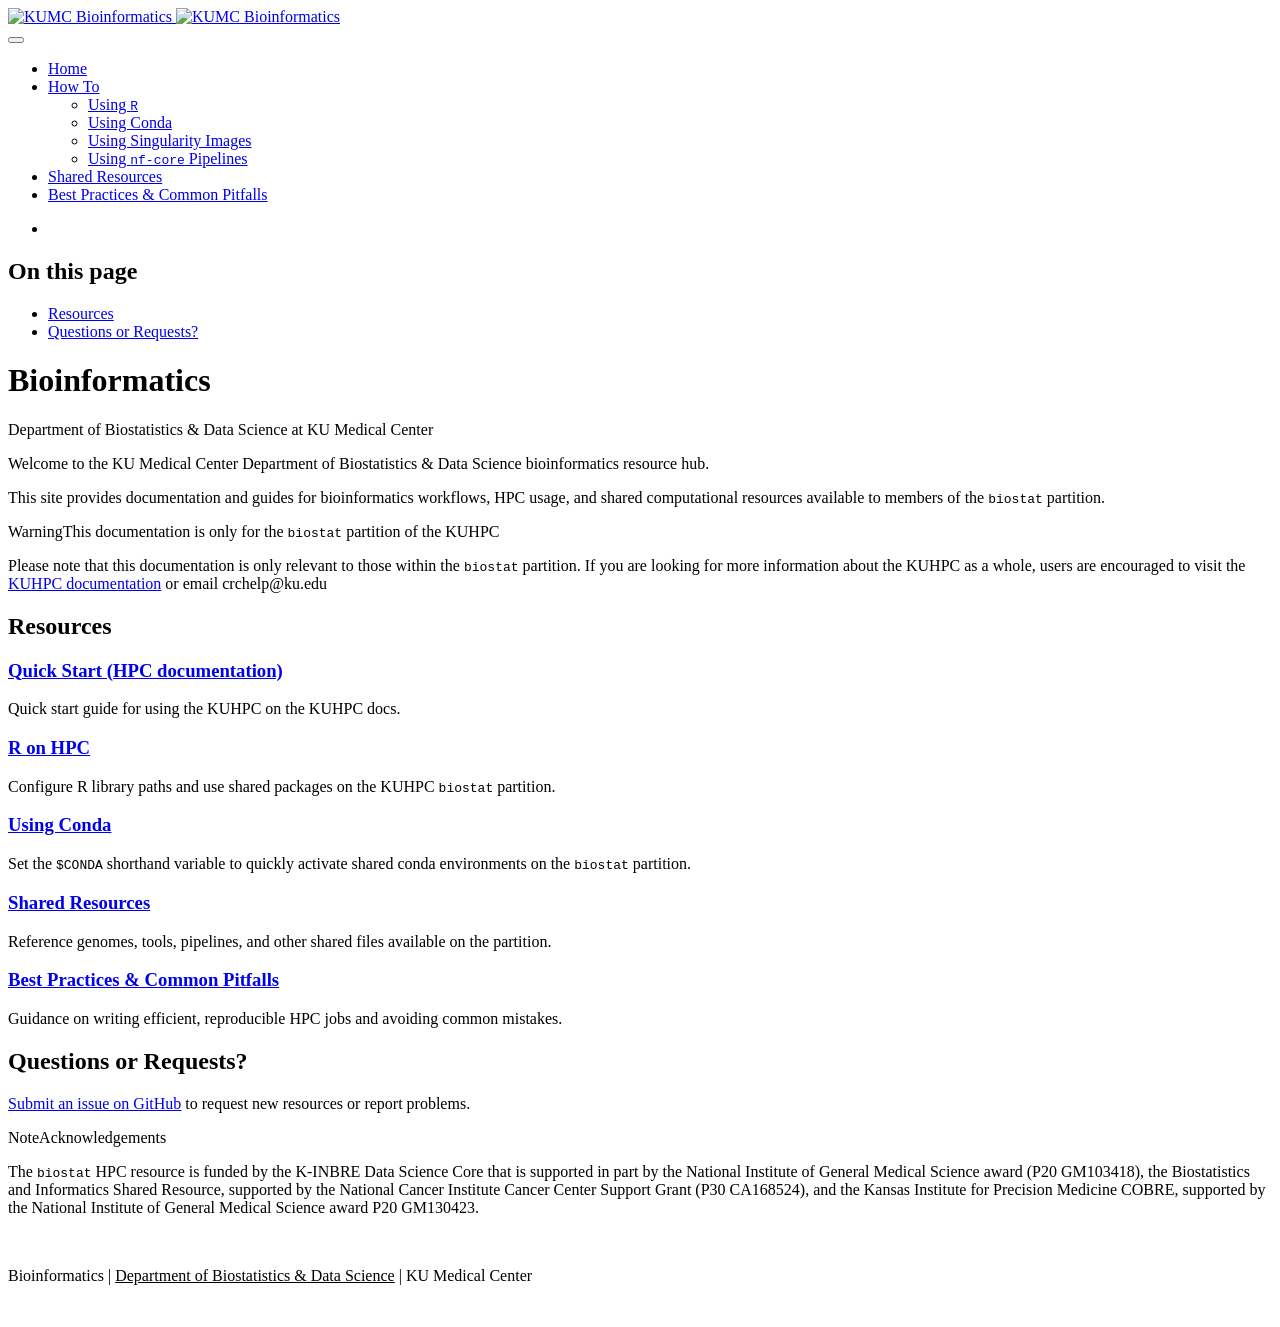
==== docs/index.html @ 010bc14e "Update nf-core" ====
<!DOCTYPE html>
<html xmlns="http://www.w3.org/1999/xhtml" lang="en" xml:lang="en"><head>

<meta charset="utf-8">
<meta name="generator" content="quarto-1.8.25">

<meta name="viewport" content="width=device-width, initial-scale=1.0, user-scalable=yes">


<title>Bioinformatics</title>
<style>
code{white-space: pre-wrap;}
span.smallcaps{font-variant: small-caps;}
div.columns{display: flex; gap: min(4vw, 1.5em);}
div.column{flex: auto; overflow-x: auto;}
div.hanging-indent{margin-left: 1.5em; text-indent: -1.5em;}
ul.task-list{list-style: none;}
ul.task-list li input[type="checkbox"] {
  width: 0.8em;
  margin: 0 0.8em 0.2em -1em; /* quarto-specific, see https://github.com/quarto-dev/quarto-cli/issues/4556 */ 
  vertical-align: middle;
}
</style>


<script src="site_libs/quarto-nav/quarto-nav.js"></script>
<script src="site_libs/quarto-nav/headroom.min.js"></script>
<script src="site_libs/clipboard/clipboard.min.js"></script>
<script src="site_libs/quarto-search/autocomplete.umd.js"></script>
<script src="site_libs/quarto-search/fuse.min.js"></script>
<script src="site_libs/quarto-search/quarto-search.js"></script>
<meta name="quarto:offset" content="./">
<script src="site_libs/quarto-html/quarto.js" type="module"></script>
<script src="site_libs/quarto-html/tabsets/tabsets.js" type="module"></script>
<script src="site_libs/quarto-html/axe/axe-check.js" type="module"></script>
<script src="site_libs/quarto-html/popper.min.js"></script>
<script src="site_libs/quarto-html/tippy.umd.min.js"></script>
<script src="site_libs/quarto-html/anchor.min.js"></script>
<link href="site_libs/quarto-html/tippy.css" rel="stylesheet">
<link href="site_libs/quarto-html/quarto-syntax-highlighting-7b89279ff1a6dce999919e0e67d4d9ec.css" rel="stylesheet" id="quarto-text-highlighting-styles">
<script src="site_libs/bootstrap/bootstrap.min.js"></script>
<link href="site_libs/bootstrap/bootstrap-icons.css" rel="stylesheet">
<link href="site_libs/bootstrap/bootstrap-247893eebfcb6f5b0aedf5adb7fff1b5.min.css" rel="stylesheet" append-hash="true" id="quarto-bootstrap" data-mode="light">
<script id="quarto-search-options" type="application/json">{
  "location": "navbar",
  "copy-button": false,
  "collapse-after": 3,
  "panel-placement": "end",
  "type": "overlay",
  "limit": 50,
  "keyboard-shortcut": [
    "f",
    "/",
    "s"
  ],
  "show-item-context": false,
  "language": {
    "search-no-results-text": "No results",
    "search-matching-documents-text": "matching documents",
    "search-copy-link-title": "Copy link to search",
    "search-hide-matches-text": "Hide additional matches",
    "search-more-match-text": "more match in this document",
    "search-more-matches-text": "more matches in this document",
    "search-clear-button-title": "Clear",
    "search-text-placeholder": "",
    "search-detached-cancel-button-title": "Cancel",
    "search-submit-button-title": "Submit",
    "search-label": "Search"
  }
}</script>


</head>

<body class="nav-fixed quarto-light">

<div id="quarto-search-results"></div>
  <header id="quarto-header" class="headroom fixed-top">
    <nav class="navbar navbar-expand-lg " data-bs-theme="dark">
      <div class="navbar-container container-fluid">
      <div class="navbar-brand-container mx-auto">
    <a href="./index.html" class="navbar-brand navbar-brand-logo">
    <img src="./assets/jaydoc.png" alt="KUMC Bioinformatics" class="navbar-logo light-content">
    <img src="./assets/jaydoc.png" alt="KUMC Bioinformatics" class="navbar-logo dark-content">
    </a>
  </div>
            <div id="quarto-search" class="" title="Search"></div>
          <button class="navbar-toggler" type="button" data-bs-toggle="collapse" data-bs-target="#navbarCollapse" aria-controls="navbarCollapse" role="menu" aria-expanded="false" aria-label="Toggle navigation" onclick="if (window.quartoToggleHeadroom) { window.quartoToggleHeadroom(); }">
  <span class="navbar-toggler-icon"></span>
</button>
          <div class="collapse navbar-collapse" id="navbarCollapse">
            <ul class="navbar-nav navbar-nav-scroll me-auto">
  <li class="nav-item">
    <a class="nav-link active" href="./index.html" aria-current="page"> 
<span class="menu-text">Home</span></a>
  </li>  
  <li class="nav-item dropdown ">
    <a class="nav-link dropdown-toggle" href="#" id="nav-menu-how-to" role="link" data-bs-toggle="dropdown" aria-expanded="false">
 <span class="menu-text">How To</span>
    </a>
    <ul class="dropdown-menu" aria-labelledby="nav-menu-how-to">    
        <li>
    <a class="dropdown-item" href="./hpc-R.html">
 <span class="dropdown-text">Using <code>R</code></span></a>
  </li>  
        <li>
    <a class="dropdown-item" href="./using-conda.html">
 <span class="dropdown-text">Using Conda</span></a>
  </li>  
        <li>
    <a class="dropdown-item" href="./hpc-images.html">
 <span class="dropdown-text">Using Singularity Images</span></a>
  </li>  
        <li>
    <a class="dropdown-item" href="./hpc-nfcore.html">
 <span class="dropdown-text">Using <code>nf-core</code> Pipelines</span></a>
  </li>  
    </ul>
  </li>
  <li class="nav-item">
    <a class="nav-link" href="./hpc-shared-resources.html"> 
<span class="menu-text">Shared Resources</span></a>
  </li>  
  <li class="nav-item">
    <a class="nav-link" href="./best-practices.html"> 
<span class="menu-text">Best Practices &amp; Common Pitfalls</span></a>
  </li>  
</ul>
            <ul class="navbar-nav navbar-nav-scroll ms-auto">
  <li class="nav-item compact">
    <a class="nav-link" href="https://github.com/kumc-bioinformatics/kumc-bioinformatics"> <i class="bi bi-github" role="img" aria-label="GitHub">
</i> 
<span class="menu-text"></span></a>
  </li>  
</ul>
          </div> <!-- /navcollapse -->
            <div class="quarto-navbar-tools">
</div>
      </div> <!-- /container-fluid -->
    </nav>
</header>
<!-- content -->
<div id="quarto-content" class="quarto-container page-columns page-rows-contents page-layout-article page-navbar">
<!-- sidebar -->
<!-- margin-sidebar -->
    <div id="quarto-margin-sidebar" class="sidebar margin-sidebar">
        <nav id="TOC" role="doc-toc" class="toc-active">
    <h2 id="toc-title">On this page</h2>
   
  <ul>
  <li><a href="#resources" id="toc-resources" class="nav-link active" data-scroll-target="#resources">Resources</a></li>
  <li><a href="#questions-or-requests" id="toc-questions-or-requests" class="nav-link" data-scroll-target="#questions-or-requests">Questions or Requests?</a></li>
  </ul>
</nav>
    </div>
<!-- main -->
<main class="content" id="quarto-document-content">

<header id="title-block-header" class="quarto-title-block default">
<div class="quarto-title">
<h1 class="title">Bioinformatics</h1>
<p class="subtitle lead">Department of Biostatistics &amp; Data Science at KU Medical Center</p>
</div>



<div class="quarto-title-meta">

    
  
    
  </div>
  


</header>


<p>Welcome to the KU Medical Center Department of Biostatistics &amp; Data Science bioinformatics resource hub.</p>
<p>This site provides documentation and guides for bioinformatics workflows, HPC usage, and shared computational resources available to members of the <code>biostat</code> partition.</p>
<div class="callout callout-style-default callout-warning callout-titled">
<div class="callout-header d-flex align-content-center">
<div class="callout-icon-container">
<i class="callout-icon"></i>
</div>
<div class="callout-title-container flex-fill">
<span class="screen-reader-only">Warning</span>This documentation is only for the <code>biostat</code> partition of the KUHPC
</div>
</div>
<div class="callout-body-container callout-body">
<p>Please note that this documentation is only relevant to those within the <code>biostat</code> partition. If you are looking for more information about the KUHPC as a whole, users are encouraged to visit the <a href="https://docs.crc.ku.edu/">KUHPC documentation</a> or email crchelp@ku.edu</p>
</div>
</div>
<section id="resources" class="level2">
<h2 class="anchored" data-anchor-id="resources">Resources</h2>
<div class="grid">
<section id="quick-start-hpc-documentation" class="level3 g-col-12 g-col-md-6">
<h3 class="anchored" data-anchor-id="quick-start-hpc-documentation"><a href="https://docs.crc.ku.edu/quick-start/">Quick Start (HPC documentation)</a></h3>
<p>Quick start guide for using the KUHPC on the KUHPC docs.</p>
</section>
<section id="r-on-hpc" class="level3 g-col-12 g-col-md-6">
<h3 class="anchored" data-anchor-id="r-on-hpc"><a href="./hpc-R.html">R on HPC</a></h3>
<p>Configure R library paths and use shared packages on the KUHPC <code>biostat</code> partition.</p>
</section>
<section id="using-conda" class="level3 g-col-12 g-col-md-6">
<h3 class="anchored" data-anchor-id="using-conda"><a href="./using-conda.html">Using Conda</a></h3>
<p>Set the <code>$CONDA</code> shorthand variable to quickly activate shared conda environments on the <code>biostat</code> partition.</p>
</section>
<section id="shared-resources" class="level3 g-col-12 g-col-md-6">
<h3 class="anchored" data-anchor-id="shared-resources"><a href="./hpc-shared-resources.html">Shared Resources</a></h3>
<p>Reference genomes, tools, pipelines, and other shared files available on the partition.</p>
</section>
<section id="best-practices-common-pitfalls" class="level3 g-col-12 g-col-md-6">
<h3 class="anchored" data-anchor-id="best-practices-common-pitfalls"><a href="./best-practices.html">Best Practices &amp; Common Pitfalls</a></h3>
<p>Guidance on writing efficient, reproducible HPC jobs and avoiding common mistakes.</p>
</section>
</div>
</section>
<section id="questions-or-requests" class="level2">
<h2 class="anchored" data-anchor-id="questions-or-requests">Questions or Requests?</h2>
<p><a href="https://github.com/kumc-bioinformatics/kumc-bioinformatics/issues">Submit an issue on GitHub</a> to request new resources or report problems.</p>
<div class="callout callout-style-default callout-note callout-titled">
<div class="callout-header d-flex align-content-center">
<div class="callout-icon-container">
<i class="callout-icon"></i>
</div>
<div class="callout-title-container flex-fill">
<span class="screen-reader-only">Note</span>Acknowledgements
</div>
</div>
<div class="callout-body-container callout-body">
<p>The <code>biostat</code> HPC resource is funded by the K-INBRE Data Science Core that is supported in part by the National Institute of General Medical Science award (P20 GM103418), the Biostatistics and Informatics Shared Resource, supported by the National Cancer Institute Cancer Center Support Grant (P30 CA168524), and the Kansas Institute for Precision Medicine COBRE, supported by the National Institute of General Medical Science award P20 GM130423.</p>
</div>
</div>


</section>

</main> <!-- /main -->
<script id="quarto-html-after-body" type="application/javascript">
  window.document.addEventListener("DOMContentLoaded", function (event) {
    const icon = "";
    const anchorJS = new window.AnchorJS();
    anchorJS.options = {
      placement: 'right',
      icon: icon
    };
    anchorJS.add('.anchored');
    const isCodeAnnotation = (el) => {
      for (const clz of el.classList) {
        if (clz.startsWith('code-annotation-')) {                     
          return true;
        }
      }
      return false;
    }
    const onCopySuccess = function(e) {
      // button target
      const button = e.trigger;
      // don't keep focus
      button.blur();
      // flash "checked"
      button.classList.add('code-copy-button-checked');
      var currentTitle = button.getAttribute("title");
      button.setAttribute("title", "Copied!");
      let tooltip;
      if (window.bootstrap) {
        button.setAttribute("data-bs-toggle", "tooltip");
        button.setAttribute("data-bs-placement", "left");
        button.setAttribute("data-bs-title", "Copied!");
        tooltip = new bootstrap.Tooltip(button, 
          { trigger: "manual", 
            customClass: "code-copy-button-tooltip",
            offset: [0, -8]});
        tooltip.show();    
      }
      setTimeout(function() {
        if (tooltip) {
          tooltip.hide();
          button.removeAttribute("data-bs-title");
          button.removeAttribute("data-bs-toggle");
          button.removeAttribute("data-bs-placement");
        }
        button.setAttribute("title", currentTitle);
        button.classList.remove('code-copy-button-checked');
      }, 1000);
      // clear code selection
      e.clearSelection();
    }
    const getTextToCopy = function(trigger) {
      const outerScaffold = trigger.parentElement.cloneNode(true);
      const codeEl = outerScaffold.querySelector('code');
      for (const childEl of codeEl.children) {
        if (isCodeAnnotation(childEl)) {
          childEl.remove();
        }
      }
      return codeEl.innerText;
    }
    const clipboard = new window.ClipboardJS('.code-copy-button:not([data-in-quarto-modal])', {
      text: getTextToCopy
    });
    clipboard.on('success', onCopySuccess);
    if (window.document.getElementById('quarto-embedded-source-code-modal')) {
      const clipboardModal = new window.ClipboardJS('.code-copy-button[data-in-quarto-modal]', {
        text: getTextToCopy,
        container: window.document.getElementById('quarto-embedded-source-code-modal')
      });
      clipboardModal.on('success', onCopySuccess);
    }
      var localhostRegex = new RegExp(/^(?:http|https):\/\/localhost\:?[0-9]*\//);
      var mailtoRegex = new RegExp(/^mailto:/);
        var filterRegex = new RegExp('/' + window.location.host + '/');
      var isInternal = (href) => {
          return filterRegex.test(href) || localhostRegex.test(href) || mailtoRegex.test(href);
      }
      // Inspect non-navigation links and adorn them if external
     var links = window.document.querySelectorAll('a[href]:not(.nav-link):not(.navbar-brand):not(.toc-action):not(.sidebar-link):not(.sidebar-item-toggle):not(.pagination-link):not(.no-external):not([aria-hidden]):not(.dropdown-item):not(.quarto-navigation-tool):not(.about-link)');
      for (var i=0; i<links.length; i++) {
        const link = links[i];
        if (!isInternal(link.href)) {
          // undo the damage that might have been done by quarto-nav.js in the case of
          // links that we want to consider external
          if (link.dataset.originalHref !== undefined) {
            link.href = link.dataset.originalHref;
          }
            // target, if specified
            link.setAttribute("target", "_blank");
            if (link.getAttribute("rel") === null) {
              link.setAttribute("rel", "noopener");
            }
            // default icon
            link.classList.add("external");
        }
      }
    function tippyHover(el, contentFn, onTriggerFn, onUntriggerFn) {
      const config = {
        allowHTML: true,
        maxWidth: 500,
        delay: 100,
        arrow: false,
        appendTo: function(el) {
            return el.parentElement;
        },
        interactive: true,
        interactiveBorder: 10,
        theme: 'quarto',
        placement: 'bottom-start',
      };
      if (contentFn) {
        config.content = contentFn;
      }
      if (onTriggerFn) {
        config.onTrigger = onTriggerFn;
      }
      if (onUntriggerFn) {
        config.onUntrigger = onUntriggerFn;
      }
      window.tippy(el, config); 
    }
    const noterefs = window.document.querySelectorAll('a[role="doc-noteref"]');
    for (var i=0; i<noterefs.length; i++) {
      const ref = noterefs[i];
      tippyHover(ref, function() {
        // use id or data attribute instead here
        let href = ref.getAttribute('data-footnote-href') || ref.getAttribute('href');
        try { href = new URL(href).hash; } catch {}
        const id = href.replace(/^#\/?/, "");
        const note = window.document.getElementById(id);
        if (note) {
          return note.innerHTML;
        } else {
          return "";
        }
      });
    }
    const xrefs = window.document.querySelectorAll('a.quarto-xref');
    const processXRef = (id, note) => {
      // Strip column container classes
      const stripColumnClz = (el) => {
        el.classList.remove("page-full", "page-columns");
        if (el.children) {
          for (const child of el.children) {
            stripColumnClz(child);
          }
        }
      }
      stripColumnClz(note)
      if (id === null || id.startsWith('sec-')) {
        // Special case sections, only their first couple elements
        const container = document.createElement("div");
        if (note.children && note.children.length > 2) {
          container.appendChild(note.children[0].cloneNode(true));
          for (let i = 1; i < note.children.length; i++) {
            const child = note.children[i];
            if (child.tagName === "P" && child.innerText === "") {
              continue;
            } else {
              container.appendChild(child.cloneNode(true));
              break;
            }
          }
          if (window.Quarto?.typesetMath) {
            window.Quarto.typesetMath(container);
          }
          return container.innerHTML
        } else {
          if (window.Quarto?.typesetMath) {
            window.Quarto.typesetMath(note);
          }
          return note.innerHTML;
        }
      } else {
        // Remove any anchor links if they are present
        const anchorLink = note.querySelector('a.anchorjs-link');
        if (anchorLink) {
          anchorLink.remove();
        }
        if (window.Quarto?.typesetMath) {
          window.Quarto.typesetMath(note);
        }
        if (note.classList.contains("callout")) {
          return note.outerHTML;
        } else {
          return note.innerHTML;
        }
      }
    }
    for (var i=0; i<xrefs.length; i++) {
      const xref = xrefs[i];
      tippyHover(xref, undefined, function(instance) {
        instance.disable();
        let url = xref.getAttribute('href');
        let hash = undefined; 
        if (url.startsWith('#')) {
          hash = url;
        } else {
          try { hash = new URL(url).hash; } catch {}
        }
        if (hash) {
          const id = hash.replace(/^#\/?/, "");
          const note = window.document.getElementById(id);
          if (note !== null) {
            try {
              const html = processXRef(id, note.cloneNode(true));
              instance.setContent(html);
            } finally {
              instance.enable();
              instance.show();
            }
          } else {
            // See if we can fetch this
            fetch(url.split('#')[0])
            .then(res => res.text())
            .then(html => {
              const parser = new DOMParser();
              const htmlDoc = parser.parseFromString(html, "text/html");
              const note = htmlDoc.getElementById(id);
              if (note !== null) {
                const html = processXRef(id, note);
                instance.setContent(html);
              } 
            }).finally(() => {
              instance.enable();
              instance.show();
            });
          }
        } else {
          // See if we can fetch a full url (with no hash to target)
          // This is a special case and we should probably do some content thinning / targeting
          fetch(url)
          .then(res => res.text())
          .then(html => {
            const parser = new DOMParser();
            const htmlDoc = parser.parseFromString(html, "text/html");
            const note = htmlDoc.querySelector('main.content');
            if (note !== null) {
              // This should only happen for chapter cross references
              // (since there is no id in the URL)
              // remove the first header
              if (note.children.length > 0 && note.children[0].tagName === "HEADER") {
                note.children[0].remove();
              }
              const html = processXRef(null, note);
              instance.setContent(html);
            } 
          }).finally(() => {
            instance.enable();
            instance.show();
          });
        }
      }, function(instance) {
      });
    }
        let selectedAnnoteEl;
        const selectorForAnnotation = ( cell, annotation) => {
          let cellAttr = 'data-code-cell="' + cell + '"';
          let lineAttr = 'data-code-annotation="' +  annotation + '"';
          const selector = 'span[' + cellAttr + '][' + lineAttr + ']';
          return selector;
        }
        const selectCodeLines = (annoteEl) => {
          const doc = window.document;
          const targetCell = annoteEl.getAttribute("data-target-cell");
          const targetAnnotation = annoteEl.getAttribute("data-target-annotation");
          const annoteSpan = window.document.querySelector(selectorForAnnotation(targetCell, targetAnnotation));
          const lines = annoteSpan.getAttribute("data-code-lines").split(",");
          const lineIds = lines.map((line) => {
            return targetCell + "-" + line;
          })
          let top = null;
          let height = null;
          let parent = null;
          if (lineIds.length > 0) {
              //compute the position of the single el (top and bottom and make a div)
              const el = window.document.getElementById(lineIds[0]);
              top = el.offsetTop;
              height = el.offsetHeight;
              parent = el.parentElement.parentElement;
            if (lineIds.length > 1) {
              const lastEl = window.document.getElementById(lineIds[lineIds.length - 1]);
              const bottom = lastEl.offsetTop + lastEl.offsetHeight;
              height = bottom - top;
            }
            if (top !== null && height !== null && parent !== null) {
              // cook up a div (if necessary) and position it 
              let div = window.document.getElementById("code-annotation-line-highlight");
              if (div === null) {
                div = window.document.createElement("div");
                div.setAttribute("id", "code-annotation-line-highlight");
                div.style.position = 'absolute';
                parent.appendChild(div);
              }
              div.style.top = top - 2 + "px";
              div.style.height = height + 4 + "px";
              div.style.left = 0;
              let gutterDiv = window.document.getElementById("code-annotation-line-highlight-gutter");
              if (gutterDiv === null) {
                gutterDiv = window.document.createElement("div");
                gutterDiv.setAttribute("id", "code-annotation-line-highlight-gutter");
                gutterDiv.style.position = 'absolute';
                const codeCell = window.document.getElementById(targetCell);
                const gutter = codeCell.querySelector('.code-annotation-gutter');
                gutter.appendChild(gutterDiv);
              }
              gutterDiv.style.top = top - 2 + "px";
              gutterDiv.style.height = height + 4 + "px";
            }
            selectedAnnoteEl = annoteEl;
          }
        };
        const unselectCodeLines = () => {
          const elementsIds = ["code-annotation-line-highlight", "code-annotation-line-highlight-gutter"];
          elementsIds.forEach((elId) => {
            const div = window.document.getElementById(elId);
            if (div) {
              div.remove();
            }
          });
          selectedAnnoteEl = undefined;
        };
          // Handle positioning of the toggle
      window.addEventListener(
        "resize",
        throttle(() => {
          elRect = undefined;
          if (selectedAnnoteEl) {
            selectCodeLines(selectedAnnoteEl);
          }
        }, 10)
      );
      function throttle(fn, ms) {
      let throttle = false;
      let timer;
        return (...args) => {
          if(!throttle) { // first call gets through
              fn.apply(this, args);
              throttle = true;
          } else { // all the others get throttled
              if(timer) clearTimeout(timer); // cancel #2
              timer = setTimeout(() => {
                fn.apply(this, args);
                timer = throttle = false;
              }, ms);
          }
        };
      }
        // Attach click handler to the DT
        const annoteDls = window.document.querySelectorAll('dt[data-target-cell]');
        for (const annoteDlNode of annoteDls) {
          annoteDlNode.addEventListener('click', (event) => {
            const clickedEl = event.target;
            if (clickedEl !== selectedAnnoteEl) {
              unselectCodeLines();
              const activeEl = window.document.querySelector('dt[data-target-cell].code-annotation-active');
              if (activeEl) {
                activeEl.classList.remove('code-annotation-active');
              }
              selectCodeLines(clickedEl);
              clickedEl.classList.add('code-annotation-active');
            } else {
              // Unselect the line
              unselectCodeLines();
              clickedEl.classList.remove('code-annotation-active');
            }
          });
        }
    const findCites = (el) => {
      const parentEl = el.parentElement;
      if (parentEl) {
        const cites = parentEl.dataset.cites;
        if (cites) {
          return {
            el,
            cites: cites.split(' ')
          };
        } else {
          return findCites(el.parentElement)
        }
      } else {
        return undefined;
      }
    };
    var bibliorefs = window.document.querySelectorAll('a[role="doc-biblioref"]');
    for (var i=0; i<bibliorefs.length; i++) {
      const ref = bibliorefs[i];
      const citeInfo = findCites(ref);
      if (citeInfo) {
        tippyHover(citeInfo.el, function() {
          var popup = window.document.createElement('div');
          citeInfo.cites.forEach(function(cite) {
            var citeDiv = window.document.createElement('div');
            citeDiv.classList.add('hanging-indent');
            citeDiv.classList.add('csl-entry');
            var biblioDiv = window.document.getElementById('ref-' + cite);
            if (biblioDiv) {
              citeDiv.innerHTML = biblioDiv.innerHTML;
            }
            popup.appendChild(citeDiv);
          });
          return popup.innerHTML;
        });
      }
    }
  });
  </script>
</div> <!-- /content -->
<footer class="footer">
  <div class="nav-footer">
    <div class="nav-footer-left">
      &nbsp;
    </div>   
    <div class="nav-footer-center">
<p><span style="white-space: nowrap;">Bioinformatics | <a href="https://www.kumc.edu/school-of-medicine/academics/departments/biostatistics-and-data-science.html" style="color: inherit;">Department of Biostatistics &amp; Data Science</a> | KU Medical Center</span></p>
</div>
    <div class="nav-footer-right">
      &nbsp;
    </div>
  </div>
</footer>




</body></html>
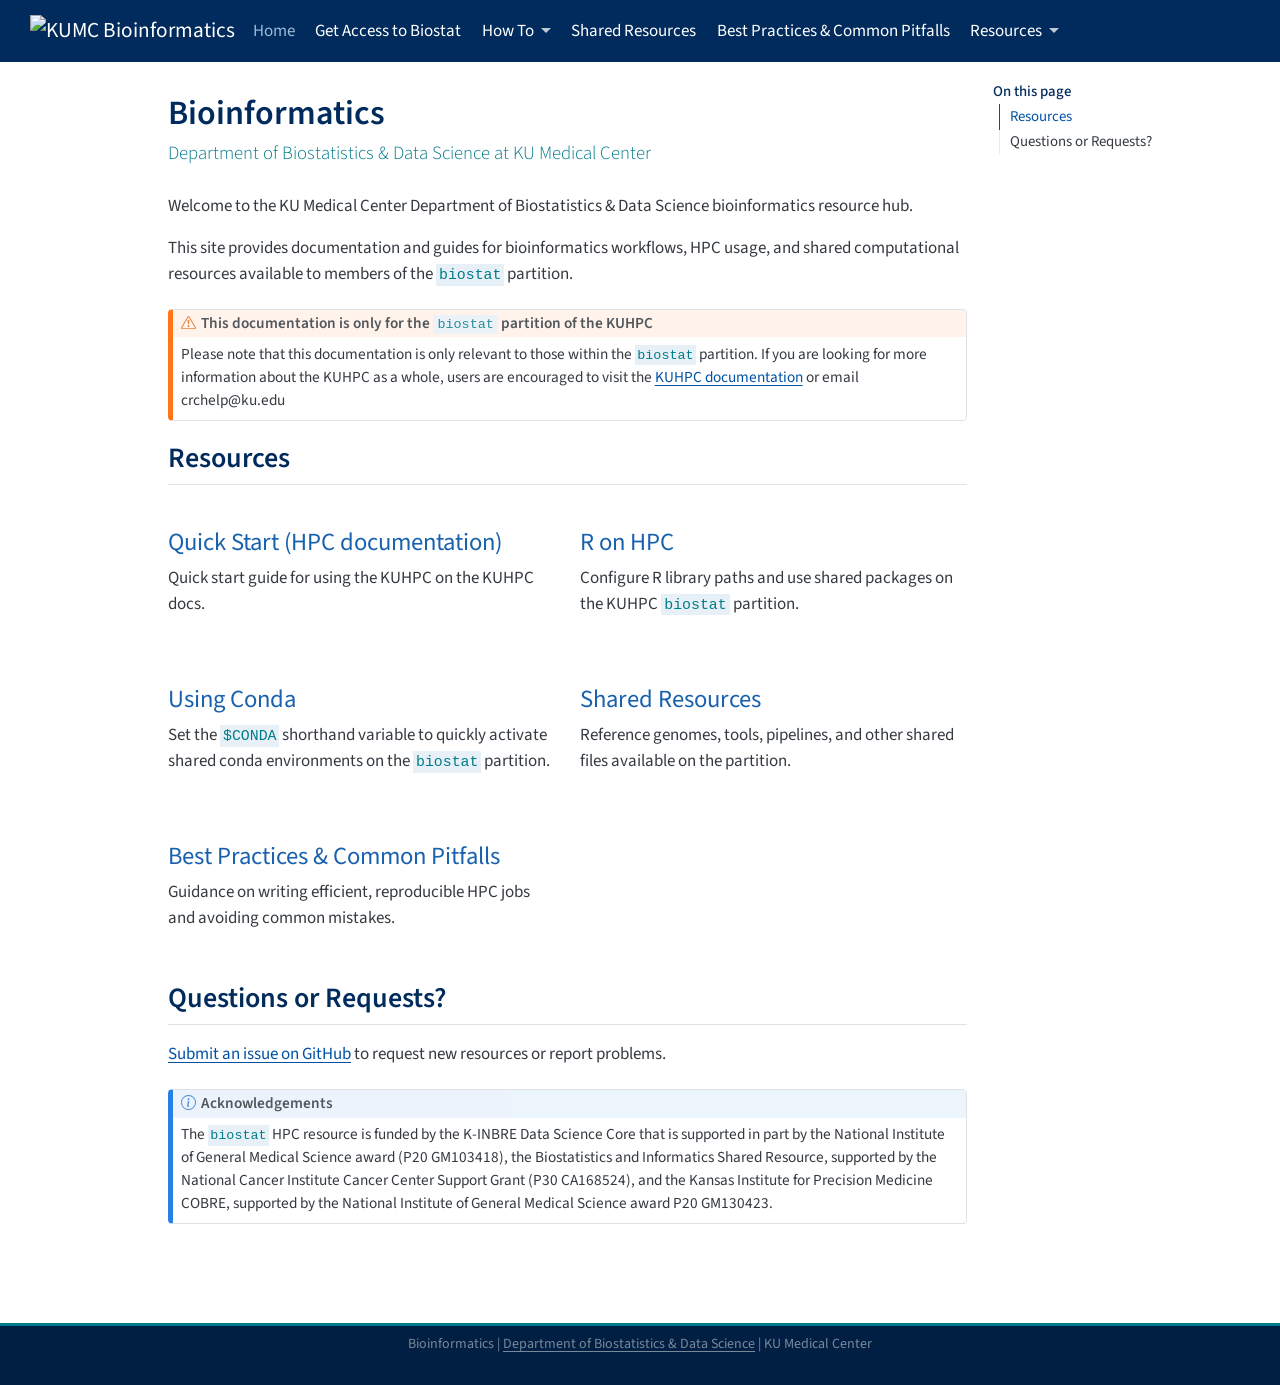
==== commit e08e6d44: "Add terms and get on info" ====
--- a/docs/index.html
+++ b/docs/index.html
@@ -2,13 +2,16 @@
 <html xmlns="http://www.w3.org/1999/xhtml" lang="en" xml:lang="en"><head>
 
 <meta charset="utf-8">
-<meta name="generator" content="quarto-1.8.25">
+<meta name="generator" content="quarto-1.9.36">
 
 <meta name="viewport" content="width=device-width, initial-scale=1.0, user-scalable=yes">
 
 
 <title>Bioinformatics</title>
 <style>
+/* Default styles provided by pandoc.
+** See https://pandoc.org/MANUAL.html#variables-for-html for config info.
+*/
 code{white-space: pre-wrap;}
 span.smallcaps{font-variant: small-caps;}
 div.columns{display: flex; gap: min(4vw, 1.5em);}
@@ -32,15 +35,14 @@
 <meta name="quarto:offset" content="./">
 <script src="site_libs/quarto-html/quarto.js" type="module"></script>
 <script src="site_libs/quarto-html/tabsets/tabsets.js" type="module"></script>
-<script src="site_libs/quarto-html/axe/axe-check.js" type="module"></script>
 <script src="site_libs/quarto-html/popper.min.js"></script>
 <script src="site_libs/quarto-html/tippy.umd.min.js"></script>
 <script src="site_libs/quarto-html/anchor.min.js"></script>
 <link href="site_libs/quarto-html/tippy.css" rel="stylesheet">
-<link href="site_libs/quarto-html/quarto-syntax-highlighting-7b89279ff1a6dce999919e0e67d4d9ec.css" rel="stylesheet" id="quarto-text-highlighting-styles">
+<link href="site_libs/quarto-html/quarto-syntax-highlighting-845c23b38eaddc0f92fda52bfe77a8c8.css" rel="stylesheet" id="quarto-text-highlighting-styles">
 <script src="site_libs/bootstrap/bootstrap.min.js"></script>
 <link href="site_libs/bootstrap/bootstrap-icons.css" rel="stylesheet">
-<link href="site_libs/bootstrap/bootstrap-247893eebfcb6f5b0aedf5adb7fff1b5.min.css" rel="stylesheet" append-hash="true" id="quarto-bootstrap" data-mode="light">
+<link href="site_libs/bootstrap/bootstrap-a2218ffa8a7eff3dd507e9193f1d16f3.min.css" rel="stylesheet" append-hash="true" id="quarto-bootstrap" data-mode="light">
 <script id="quarto-search-options" type="application/json">{
   "location": "navbar",
   "copy-button": false,
@@ -94,6 +96,10 @@
     <a class="nav-link active" href="./index.html" aria-current="page"> 
 <span class="menu-text">Home</span></a>
   </li>  
+  <li class="nav-item">
+    <a class="nav-link" href="./get-access-to-biostat.html"> 
+<span class="menu-text">Get Access to Biostat</span></a>
+  </li>  
   <li class="nav-item dropdown ">
     <a class="nav-link dropdown-toggle" href="#" id="nav-menu-how-to" role="link" data-bs-toggle="dropdown" aria-expanded="false">
  <span class="menu-text">How To</span>
@@ -125,6 +131,17 @@
     <a class="nav-link" href="./best-practices.html"> 
 <span class="menu-text">Best Practices &amp; Common Pitfalls</span></a>
   </li>  
+  <li class="nav-item dropdown ">
+    <a class="nav-link dropdown-toggle" href="#" id="nav-menu-resources" role="link" data-bs-toggle="dropdown" aria-expanded="false">
+ <span class="menu-text">Resources</span>
+    </a>
+    <ul class="dropdown-menu" aria-labelledby="nav-menu-resources">    
+        <li>
+    <a class="dropdown-item" href="./terms-of-agreement.html">
+ <span class="dropdown-text">Terms of Agreement</span></a>
+  </li>  
+    </ul>
+  </li>
 </ul>
             <ul class="navbar-nav navbar-nav-scroll ms-auto">
   <li class="nav-item compact">
--- a/docs/site_libs/quarto-html/quarto-syntax-highlighting-845c23b38eaddc0f92fda52bfe77a8c8.css
+++ b/docs/site_libs/quarto-html/quarto-syntax-highlighting-845c23b38eaddc0f92fda52bfe77a8c8.css
@@ -0,0 +1,236 @@
+/* quarto syntax highlight colors */
+:root {
+  --quarto-hl-ot-color: #003B4F;
+  --quarto-hl-at-color: #657422;
+  --quarto-hl-ss-color: #20794D;
+  --quarto-hl-an-color: #5E5E5E;
+  --quarto-hl-fu-color: #4758AB;
+  --quarto-hl-st-color: #20794D;
+  --quarto-hl-cf-color: #003B4F;
+  --quarto-hl-op-color: #5E5E5E;
+  --quarto-hl-er-color: #AD0000;
+  --quarto-hl-bn-color: #AD0000;
+  --quarto-hl-al-color: #AD0000;
+  --quarto-hl-va-color: #111111;
+  --quarto-hl-bu-color: inherit;
+  --quarto-hl-ex-color: inherit;
+  --quarto-hl-pp-color: #AD0000;
+  --quarto-hl-in-color: #5E5E5E;
+  --quarto-hl-vs-color: #20794D;
+  --quarto-hl-wa-color: #5E5E5E;
+  --quarto-hl-do-color: #5E5E5E;
+  --quarto-hl-im-color: #00769E;
+  --quarto-hl-ch-color: #20794D;
+  --quarto-hl-dt-color: #AD0000;
+  --quarto-hl-fl-color: #AD0000;
+  --quarto-hl-co-color: #5E5E5E;
+  --quarto-hl-cv-color: #5E5E5E;
+  --quarto-hl-cn-color: #8f5902;
+  --quarto-hl-sc-color: #5E5E5E;
+  --quarto-hl-dv-color: #AD0000;
+  --quarto-hl-kw-color: #003B4F;
+}
+
+/* other quarto variables */
+:root {
+  --quarto-font-monospace: SFMono-Regular, Menlo, Monaco, Consolas, "Liberation Mono", "Courier New", monospace;
+}
+
+/* syntax highlight based on Pandoc's rules */
+pre > code.sourceCode > span {
+  color: #003B4F;
+}
+
+code.sourceCode > span {
+  color: #003B4F;
+}
+
+div.sourceCode,
+div.sourceCode pre.sourceCode {
+  color: #003B4F;
+}
+
+/* Normal */
+code span {
+  color: #003B4F;
+}
+
+/* Alert */
+code span.al {
+  color: #AD0000;
+  font-style: inherit;
+}
+
+/* Annotation */
+code span.an {
+  color: #5E5E5E;
+  font-style: inherit;
+}
+
+/* Attribute */
+code span.at {
+  color: #657422;
+  font-style: inherit;
+}
+
+/* BaseN */
+code span.bn {
+  color: #AD0000;
+  font-style: inherit;
+}
+
+/* BuiltIn */
+code span.bu {
+  font-style: inherit;
+}
+
+/* ControlFlow */
+code span.cf {
+  color: #003B4F;
+  font-weight: bold;
+  font-style: inherit;
+}
+
+/* Char */
+code span.ch {
+  color: #20794D;
+  font-style: inherit;
+}
+
+/* Constant */
+code span.cn {
+  color: #8f5902;
+  font-style: inherit;
+}
+
+/* Comment */
+code span.co {
+  color: #5E5E5E;
+  font-style: inherit;
+}
+
+/* CommentVar */
+code span.cv {
+  color: #5E5E5E;
+  font-style: italic;
+}
+
+/* Documentation */
+code span.do {
+  color: #5E5E5E;
+  font-style: italic;
+}
+
+/* DataType */
+code span.dt {
+  color: #AD0000;
+  font-style: inherit;
+}
+
+/* DecVal */
+code span.dv {
+  color: #AD0000;
+  font-style: inherit;
+}
+
+/* Error */
+code span.er {
+  color: #AD0000;
+  font-style: inherit;
+}
+
+/* Extension */
+code span.ex {
+  font-style: inherit;
+}
+
+/* Float */
+code span.fl {
+  color: #AD0000;
+  font-style: inherit;
+}
+
+/* Function */
+code span.fu {
+  color: #4758AB;
+  font-style: inherit;
+}
+
+/* Import */
+code span.im {
+  color: #00769E;
+  font-style: inherit;
+}
+
+/* Information */
+code span.in {
+  color: #5E5E5E;
+  font-style: inherit;
+}
+
+/* Keyword */
+code span.kw {
+  color: #003B4F;
+  font-weight: bold;
+  font-style: inherit;
+}
+
+/* Operator */
+code span.op {
+  color: #5E5E5E;
+  font-style: inherit;
+}
+
+/* Other */
+code span.ot {
+  color: #003B4F;
+  font-style: inherit;
+}
+
+/* Preprocessor */
+code span.pp {
+  color: #AD0000;
+  font-style: inherit;
+}
+
+/* SpecialChar */
+code span.sc {
+  color: #5E5E5E;
+  font-style: inherit;
+}
+
+/* SpecialString */
+code span.ss {
+  color: #20794D;
+  font-style: inherit;
+}
+
+/* String */
+code span.st {
+  color: #20794D;
+  font-style: inherit;
+}
+
+/* Variable */
+code span.va {
+  color: #111111;
+  font-style: inherit;
+}
+
+/* VerbatimString */
+code span.vs {
+  color: #20794D;
+  font-style: inherit;
+}
+
+/* Warning */
+code span.wa {
+  color: #5E5E5E;
+  font-style: italic;
+}
+
+.prevent-inlining {
+  content: "</";
+}
+
+/*# sourceMappingURL=ac89f0bb514bba72461919f78549e31c.css.map */
